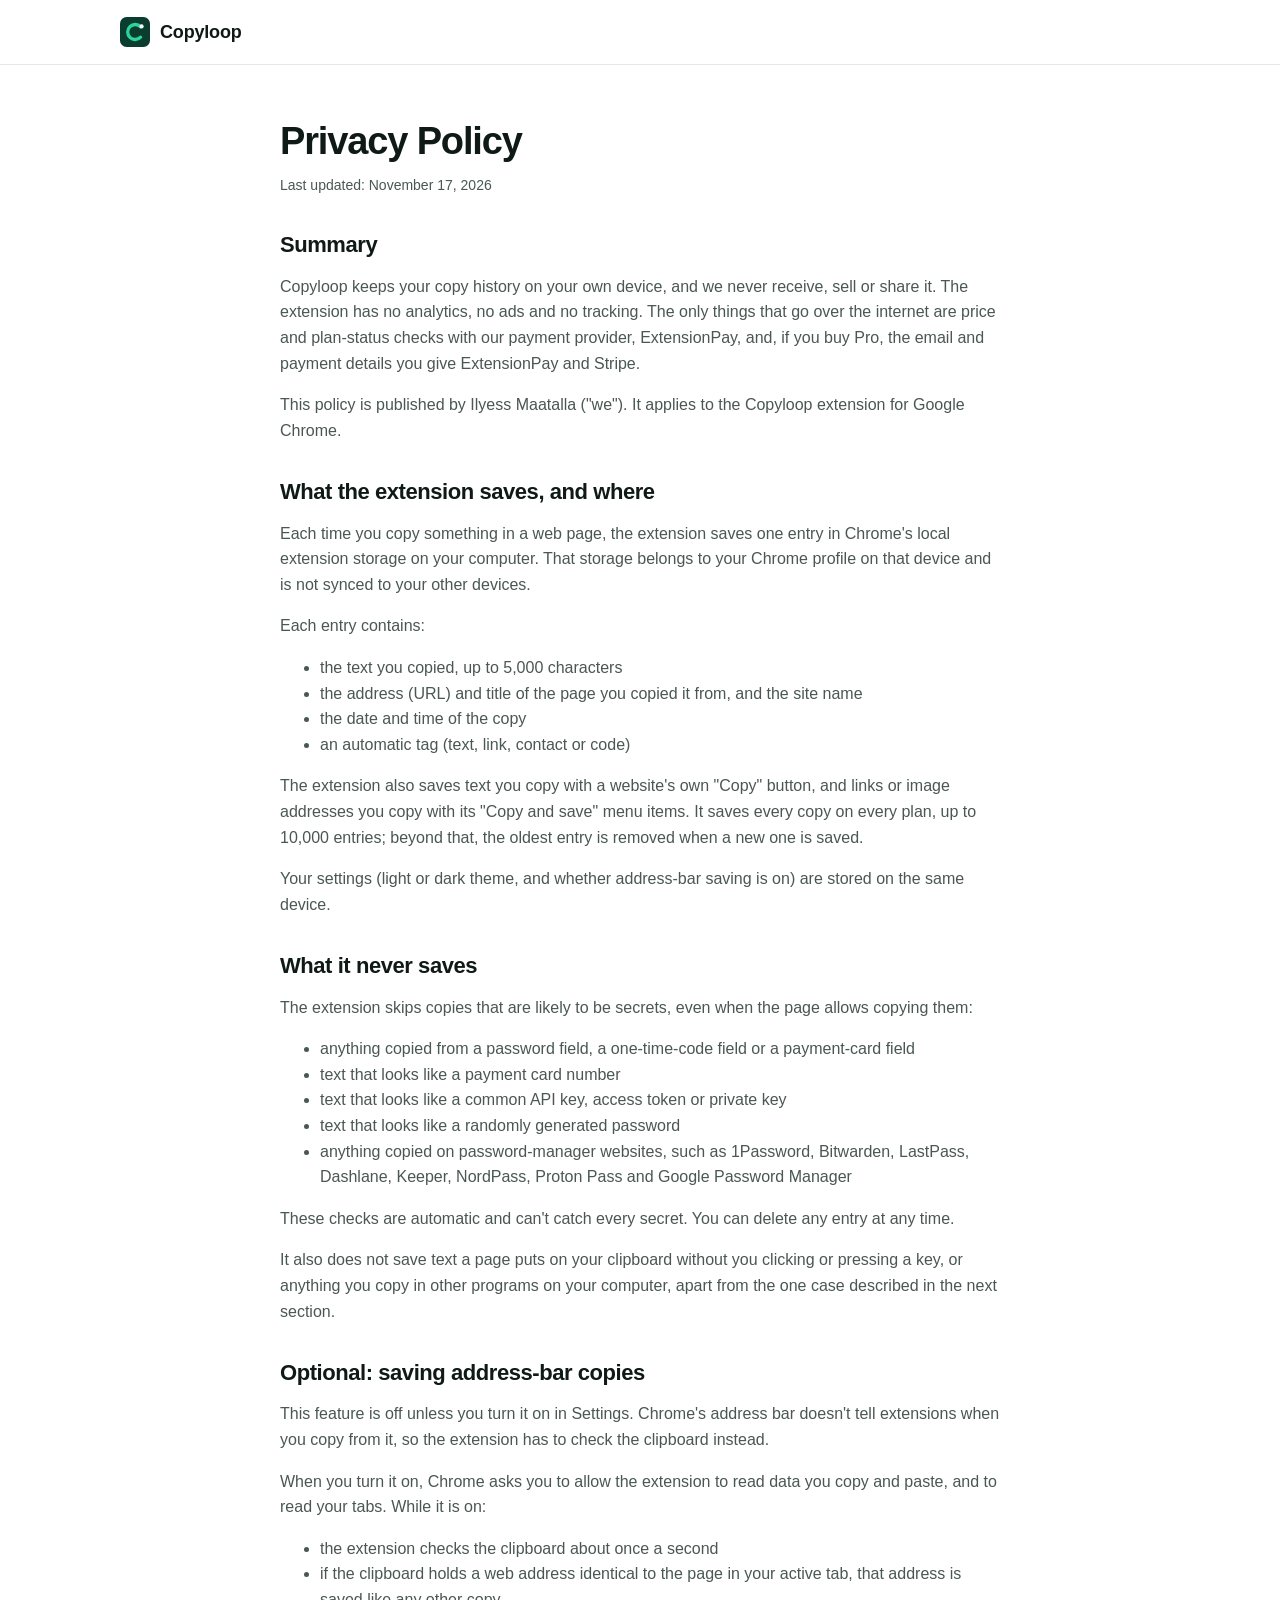
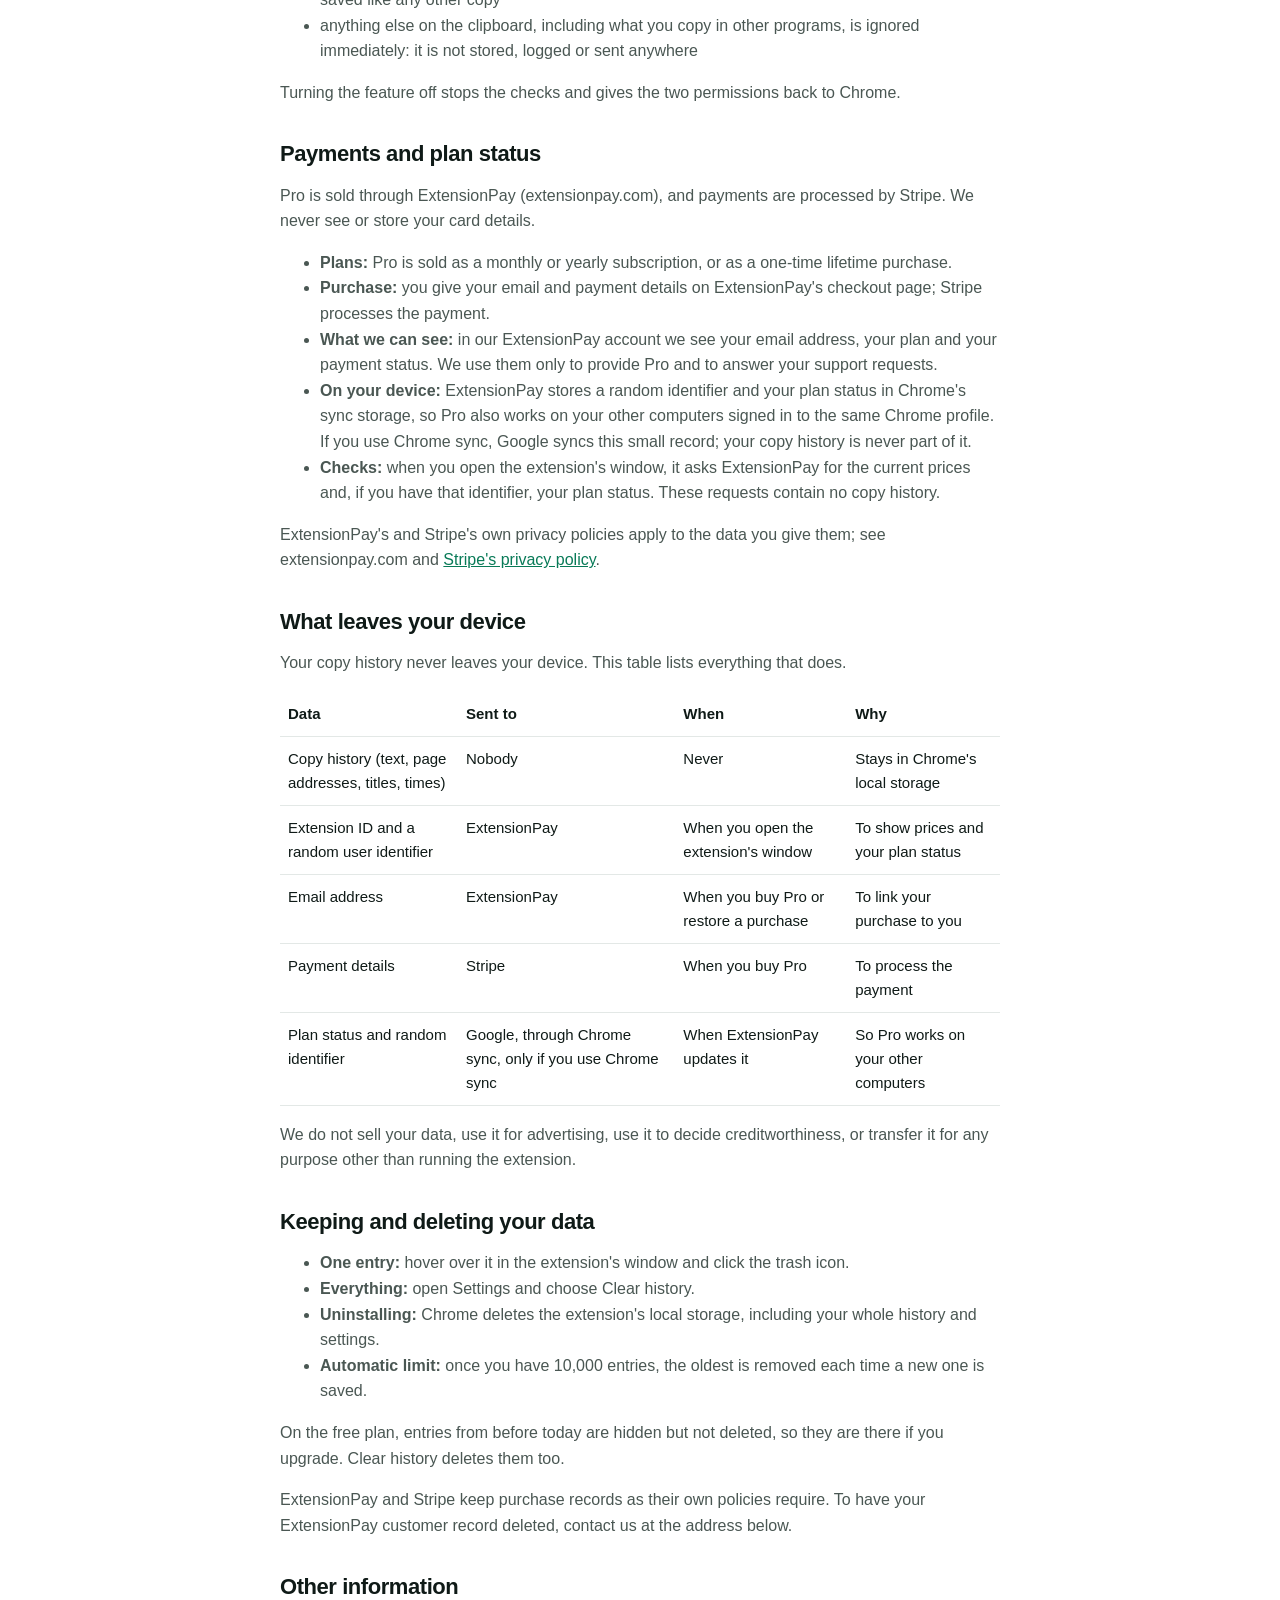
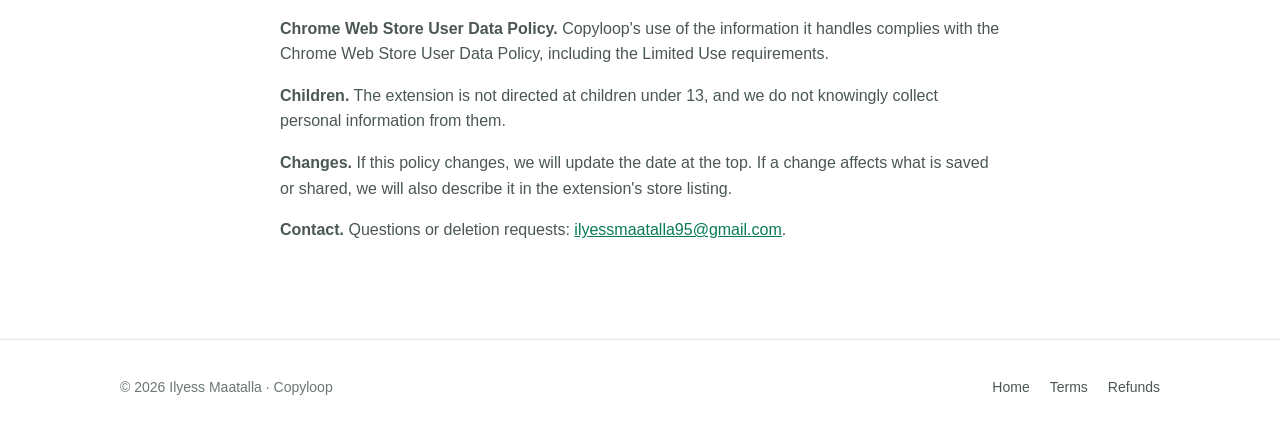
==== privacy.html @ e48e09fa "Add website" ====
<!DOCTYPE html>
<html lang="en">
<head>
<meta charset="UTF-8" />
<meta name="viewport" content="width=device-width, initial-scale=1" />
<title>Privacy Policy – Copyloop</title>
<meta name="description" content="How the Copyloop Chrome extension handles your data: your copy history stays on your device." />
<link rel="icon" href="assets/icon32.png" type="image/png" />
<link rel="stylesheet" href="styles.css" />
</head>
<body>

<header class="nav">
  <div class="wrap">
    <a class="brand" href="./">
      <svg viewBox="0 0 128 128" aria-hidden="true"><rect width="128" height="128" rx="28" fill="#0B3D2E"/><path d="M88 42a32 32 0 1 0 0 44" fill="none" stroke="#2BD49F" stroke-width="14" stroke-linecap="round"/><circle cx="92" cy="40" r="9" fill="#fff"/></svg>
      Copyloop
    </a>
  </div>
</header>

<main class="legal">
  <h1>Privacy Policy</h1>
  <p class="updated">Last updated: November 17, 2026</p>

  <h2>Summary</h2>
  <p>Copyloop keeps your copy history on your own device, and we never receive, sell or share it. The extension has no analytics, no ads and no tracking. The only things that go over the internet are price and plan-status checks with our payment provider, ExtensionPay, and, if you buy Pro, the email and payment details you give ExtensionPay and Stripe.</p>
  <p>This policy is published by <span data-owner>Your Name</span> ("we"). It applies to the Copyloop extension for Google Chrome.</p>

  <h2>What the extension saves, and where</h2>
  <p>Each time you copy something in a web page, the extension saves one entry in Chrome's local extension storage on your computer. That storage belongs to your Chrome profile on that device and is not synced to your other devices.</p>
  <p>Each entry contains:</p>
  <ul>
    <li>the text you copied, up to 5,000 characters</li>
    <li>the address (URL) and title of the page you copied it from, and the site name</li>
    <li>the date and time of the copy</li>
    <li>an automatic tag (text, link, contact or code)</li>
  </ul>
  <p>The extension also saves text you copy with a website's own "Copy" button, and links or image addresses you copy with its "Copy and save" menu items. It saves every copy on every plan, up to 10,000 entries; beyond that, the oldest entry is removed when a new one is saved.</p>
  <p>Your settings (light or dark theme, and whether address-bar saving is on) are stored on the same device.</p>

  <h2>What it never saves</h2>
  <p>The extension skips copies that are likely to be secrets, even when the page allows copying them:</p>
  <ul>
    <li>anything copied from a password field, a one-time-code field or a payment-card field</li>
    <li>text that looks like a payment card number</li>
    <li>text that looks like a common API key, access token or private key</li>
    <li>text that looks like a randomly generated password</li>
    <li>anything copied on password-manager websites, such as 1Password, Bitwarden, LastPass, Dashlane, Keeper, NordPass, Proton Pass and Google Password Manager</li>
  </ul>
  <p>These checks are automatic and can't catch every secret. You can delete any entry at any time.</p>
  <p>It also does not save text a page puts on your clipboard without you clicking or pressing a key, or anything you copy in other programs on your computer, apart from the one case described in the next section.</p>

  <h2>Optional: saving address-bar copies</h2>
  <p>This feature is off unless you turn it on in Settings. Chrome's address bar doesn't tell extensions when you copy from it, so the extension has to check the clipboard instead.</p>
  <p>When you turn it on, Chrome asks you to allow the extension to read data you copy and paste, and to read your tabs. While it is on:</p>
  <ul>
    <li>the extension checks the clipboard about once a second</li>
    <li>if the clipboard holds a web address identical to the page in your active tab, that address is saved like any other copy</li>
    <li>anything else on the clipboard, including what you copy in other programs, is ignored immediately: it is not stored, logged or sent anywhere</li>
  </ul>
  <p>Turning the feature off stops the checks and gives the two permissions back to Chrome.</p>

  <h2>Payments and plan status</h2>
  <p>Pro is sold through ExtensionPay (extensionpay.com), and payments are processed by Stripe. We never see or store your card details.</p>
  <ul>
    <li><strong>Plans:</strong> Pro is sold as a monthly or yearly subscription, or as a one-time lifetime purchase.</li>
    <li><strong>Purchase:</strong> you give your email and payment details on ExtensionPay's checkout page; Stripe processes the payment.</li>
    <li><strong>What we can see:</strong> in our ExtensionPay account we see your email address, your plan and your payment status. We use them only to provide Pro and to answer your support requests.</li>
    <li><strong>On your device:</strong> ExtensionPay stores a random identifier and your plan status in Chrome's sync storage, so Pro also works on your other computers signed in to the same Chrome profile. If you use Chrome sync, Google syncs this small record; your copy history is never part of it.</li>
    <li><strong>Checks:</strong> when you open the extension's window, it asks ExtensionPay for the current prices and, if you have that identifier, your plan status. These requests contain no copy history.</li>
  </ul>
  <p>ExtensionPay's and Stripe's own privacy policies apply to the data you give them; see extensionpay.com and <a href="https://stripe.com/privacy">Stripe's privacy policy</a>.</p>

  <h2>What leaves your device</h2>
  <p>Your copy history never leaves your device. This table lists everything that does.</p>
  <table>
    <thead><tr><th>Data</th><th>Sent to</th><th>When</th><th>Why</th></tr></thead>
    <tbody>
      <tr><td>Copy history (text, page addresses, titles, times)</td><td>Nobody</td><td>Never</td><td>Stays in Chrome's local storage</td></tr>
      <tr><td>Extension ID and a random user identifier</td><td>ExtensionPay</td><td>When you open the extension's window</td><td>To show prices and your plan status</td></tr>
      <tr><td>Email address</td><td>ExtensionPay</td><td>When you buy Pro or restore a purchase</td><td>To link your purchase to you</td></tr>
      <tr><td>Payment details</td><td>Stripe</td><td>When you buy Pro</td><td>To process the payment</td></tr>
      <tr><td>Plan status and random identifier</td><td>Google, through Chrome sync, only if you use Chrome sync</td><td>When ExtensionPay updates it</td><td>So Pro works on your other computers</td></tr>
    </tbody>
  </table>
  <p>We do not sell your data, use it for advertising, use it to decide creditworthiness, or transfer it for any purpose other than running the extension.</p>

  <h2>Keeping and deleting your data</h2>
  <ul>
    <li><strong>One entry:</strong> hover over it in the extension's window and click the trash icon.</li>
    <li><strong>Everything:</strong> open Settings and choose Clear history.</li>
    <li><strong>Uninstalling:</strong> Chrome deletes the extension's local storage, including your whole history and settings.</li>
    <li><strong>Automatic limit:</strong> once you have 10,000 entries, the oldest is removed each time a new one is saved.</li>
  </ul>
  <p>On the free plan, entries from before today are hidden but not deleted, so they are there if you upgrade. Clear history deletes them too.</p>
  <p>ExtensionPay and Stripe keep purchase records as their own policies require. To have your ExtensionPay customer record deleted, contact us at the address below.</p>

  <h2>Other information</h2>
  <p><strong>Chrome Web Store User Data Policy.</strong> Copyloop's use of the information it handles complies with the Chrome Web Store User Data Policy, including the Limited Use requirements.</p>
  <p><strong>Children.</strong> The extension is not directed at children under 13, and we do not knowingly collect personal information from them.</p>
  <p><strong>Changes.</strong> If this policy changes, we will update the date at the top. If a change affects what is saved or shared, we will also describe it in the extension's store listing.</p>
  <p><strong>Contact.</strong> Questions or deletion requests: <a data-email href="#">you@example.com</a>.</p>
</main>

<footer>
  <div class="wrap">
    <span>© <span data-year>2026</span> <span data-owner>Your Name</span> · Copyloop</span>
    <nav aria-label="Footer">
      <a href="./">Home</a>
      <a href="terms.html">Terms</a>
      <a href="terms.html#refunds">Refunds</a>
    </nav>
  </div>
</footer>

<script src="site.js"></script>
</body>
</html>
---- styles.css ----
:root {
  --ink: #0f1a17;
  --ink-2: #4a5753;
  --ink-3: #6b7773;
  --line: #e3e8e6;
  --soft: #f4f7f6;
  --brand: #0b3d2e;
  --accent: #2bd49f;
  --accent-ink: #087a57;
  --white: #ffffff;
  --radius: 14px;
  --max: 1080px;
}

* { box-sizing: border-box; }
html { scroll-behavior: smooth; }
body {
  margin: 0;
  background: var(--white);
  color: var(--ink);
  font: 16px/1.6 -apple-system, BlinkMacSystemFont, "Segoe UI", Inter, Roboto, sans-serif;
  -webkit-font-smoothing: antialiased;
}
a { color: var(--accent-ink); }
img { max-width: 100%; display: block; }
.wrap { max-width: var(--max); margin: 0 auto; padding: 0 20px; }

/* Header */
.nav { position: sticky; top: 0; z-index: 10; background: rgba(255,255,255,0.9); backdrop-filter: blur(8px); border-bottom: 1px solid var(--line); }
.nav .wrap { display: flex; align-items: center; gap: 24px; height: 64px; }
.brand { display: flex; align-items: center; gap: 10px; font-weight: 700; font-size: 18px; color: var(--ink); text-decoration: none; letter-spacing: -0.01em; }
.brand svg { width: 30px; height: 30px; }
.nav-links { display: flex; gap: 22px; margin-left: auto; }
.nav-links a { color: var(--ink-2); text-decoration: none; font-size: 15px; }
.nav-links a:hover { color: var(--ink); }

/* Buttons */
.btn { display: inline-flex; align-items: center; justify-content: center; gap: 8px; height: 46px; padding: 0 22px; border-radius: 999px; font-weight: 600; font-size: 15px; text-decoration: none; border: 1px solid var(--line); color: var(--ink); background: var(--white); }
.btn:hover { border-color: var(--ink-3); }
.btn.primary { background: var(--brand); border-color: var(--brand); color: var(--white); }
.btn.primary:hover { background: #0e4a38; }
.btn.small { height: 38px; padding: 0 16px; font-size: 14px; }

/* Hero */
.hero { padding: 72px 0 56px; }
.hero .wrap { display: grid; grid-template-columns: 1.1fr 0.9fr; gap: 56px; align-items: center; }
.eyebrow { display: inline-block; padding: 4px 12px; border-radius: 999px; background: #e3f8f0; color: var(--accent-ink); font-size: 13px; font-weight: 600; margin-bottom: 18px; }
h1 { font-size: clamp(36px, 5vw, 54px); line-height: 1.08; letter-spacing: -0.03em; margin: 0 0 18px; }
h1 em { font-style: normal; color: var(--accent-ink); }
.lead { font-size: 19px; color: var(--ink-2); margin: 0 0 28px; max-width: 34em; }
.cta { display: flex; flex-wrap: wrap; gap: 12px; align-items: center; }
.note { font-size: 13px; color: var(--ink-3); margin-top: 14px; }
.shot { justify-self: center; border-radius: 18px; background: var(--brand); padding: 28px; }
.shot img { width: 340px; border-radius: 12px; box-shadow: 0 24px 60px rgba(0,0,0,0.35); }

/* Sections */
section { padding: 72px 0; }
section.alt { background: var(--soft); }
h2 { font-size: clamp(28px, 3.4vw, 36px); letter-spacing: -0.02em; line-height: 1.15; margin: 0 0 12px; }
.sub { color: var(--ink-2); font-size: 17px; margin: 0 0 40px; max-width: 40em; }

.grid { display: grid; grid-template-columns: repeat(3, 1fr); gap: 18px; }
.card { background: var(--white); border: 1px solid var(--line); border-radius: var(--radius); padding: 22px; }
.card h3 { margin: 12px 0 6px; font-size: 17px; }
.card p { margin: 0; color: var(--ink-2); font-size: 15px; }
.ico { width: 38px; height: 38px; border-radius: 10px; background: #e3f8f0; color: var(--accent-ink); display: flex; align-items: center; justify-content: center; }
.ico svg { width: 20px; height: 20px; }

.steps { counter-reset: s; display: grid; grid-template-columns: repeat(3, 1fr); gap: 18px; padding: 0; margin: 0; list-style: none; }
.steps li { counter-increment: s; padding: 22px; border-radius: var(--radius); border: 1px solid var(--line); background: var(--white); }
.steps li::before { content: counter(s); display: inline-flex; width: 30px; height: 30px; border-radius: 50%; background: var(--brand); color: var(--white); font-weight: 700; align-items: center; justify-content: center; margin-bottom: 10px; }
.steps strong { display: block; margin-bottom: 4px; }
.steps span { color: var(--ink-2); font-size: 15px; }

.privacy-band { display: grid; grid-template-columns: 1fr 1fr; gap: 40px; align-items: center; }
.checks { list-style: none; margin: 0; padding: 0; display: grid; gap: 12px; }
.checks li { display: flex; gap: 12px; align-items: flex-start; }
.checks li::before { content: ""; flex: 0 0 22px; height: 22px; margin-top: 2px; border-radius: 50%; background: var(--accent) url("data:image/svg+xml,%3Csvg xmlns='http://www.w3.org/2000/svg' viewBox='0 0 24 24' fill='none' stroke='%230b3d2e' stroke-width='3' stroke-linecap='round' stroke-linejoin='round'%3E%3Cpath d='M20 6 9 17l-5-5'/%3E%3C/svg%3E") center / 13px no-repeat; }

/* Pricing */
.plans { display: grid; grid-template-columns: repeat(4, 1fr); gap: 16px; align-items: stretch; }
.plan { position: relative; display: flex; flex-direction: column; border: 1px solid var(--line); border-radius: var(--radius); padding: 24px; background: var(--white); }
.plan.best { border: 2px solid var(--accent); }
.badge { position: absolute; top: -12px; left: 24px; background: var(--accent); color: var(--brand); font-size: 12px; font-weight: 700; padding: 3px 10px; border-radius: 999px; }
.plan h3 { margin: 0 0 4px; font-size: 16px; }
.price { font-size: 34px; font-weight: 800; letter-spacing: -0.02em; margin: 6px 0 2px; }
.price small { font-size: 15px; font-weight: 500; color: var(--ink-3); }
.per { font-size: 14px; color: var(--ink-3); min-height: 22px; }
.plan ul { margin: 18px 0 0; padding: 0 0 0 18px; color: var(--ink-2); font-size: 15px; }
.plan ul li { margin-bottom: 6px; }
.fine { font-size: 14px; color: var(--ink-3); margin-top: 22px; }

/* FAQ */
.faq details { max-width: 760px; }
details { border-bottom: 1px solid var(--line); padding: 18px 0; }
summary { cursor: pointer; font-weight: 600; font-size: 17px; list-style: none; display: flex; justify-content: space-between; gap: 16px; }
summary::-webkit-details-marker { display: none; }
summary::after { content: "+"; color: var(--ink-3); font-weight: 400; font-size: 22px; line-height: 1; }
details[open] summary::after { content: "–"; }
details p { color: var(--ink-2); margin: 10px 0 0; }

/* Footer */
footer { border-top: 1px solid var(--line); padding: 36px 0; color: var(--ink-3); font-size: 14px; }
footer .wrap { display: flex; flex-wrap: wrap; gap: 16px 28px; align-items: center; }
footer nav { display: flex; gap: 20px; margin-left: auto; }
footer a { color: var(--ink-2); text-decoration: none; }
footer a:hover { color: var(--ink); }

/* Legal pages */
.legal { max-width: 760px; padding: 56px 20px 80px; margin: 0 auto; }
.legal h1 { font-size: 38px; }
.legal h2 { font-size: 22px; margin: 36px 0 10px; }
.legal p, .legal li { color: var(--ink-2); }
.legal table { width: 100%; border-collapse: collapse; font-size: 15px; margin: 12px 0; }
.legal th, .legal td { text-align: left; border-bottom: 1px solid var(--line); padding: 10px 8px; vertical-align: top; }
.legal th { color: var(--ink); font-weight: 600; }
.updated { color: var(--ink-3); font-size: 14px; margin-top: -6px; }

@media (max-width: 900px) {
  .hero .wrap, .privacy-band { grid-template-columns: 1fr; }
  .grid, .steps { grid-template-columns: 1fr 1fr; }
  .plans { grid-template-columns: 1fr 1fr; }
  .nav-links { display: none; }
}
@media (max-width: 600px) {
  .grid, .steps, .plans { grid-template-columns: 1fr; }
  .hero { padding-top: 48px; }
  .shot { padding: 18px; }
  .shot img { width: 100%; }
  footer nav { margin-left: 0; }
}
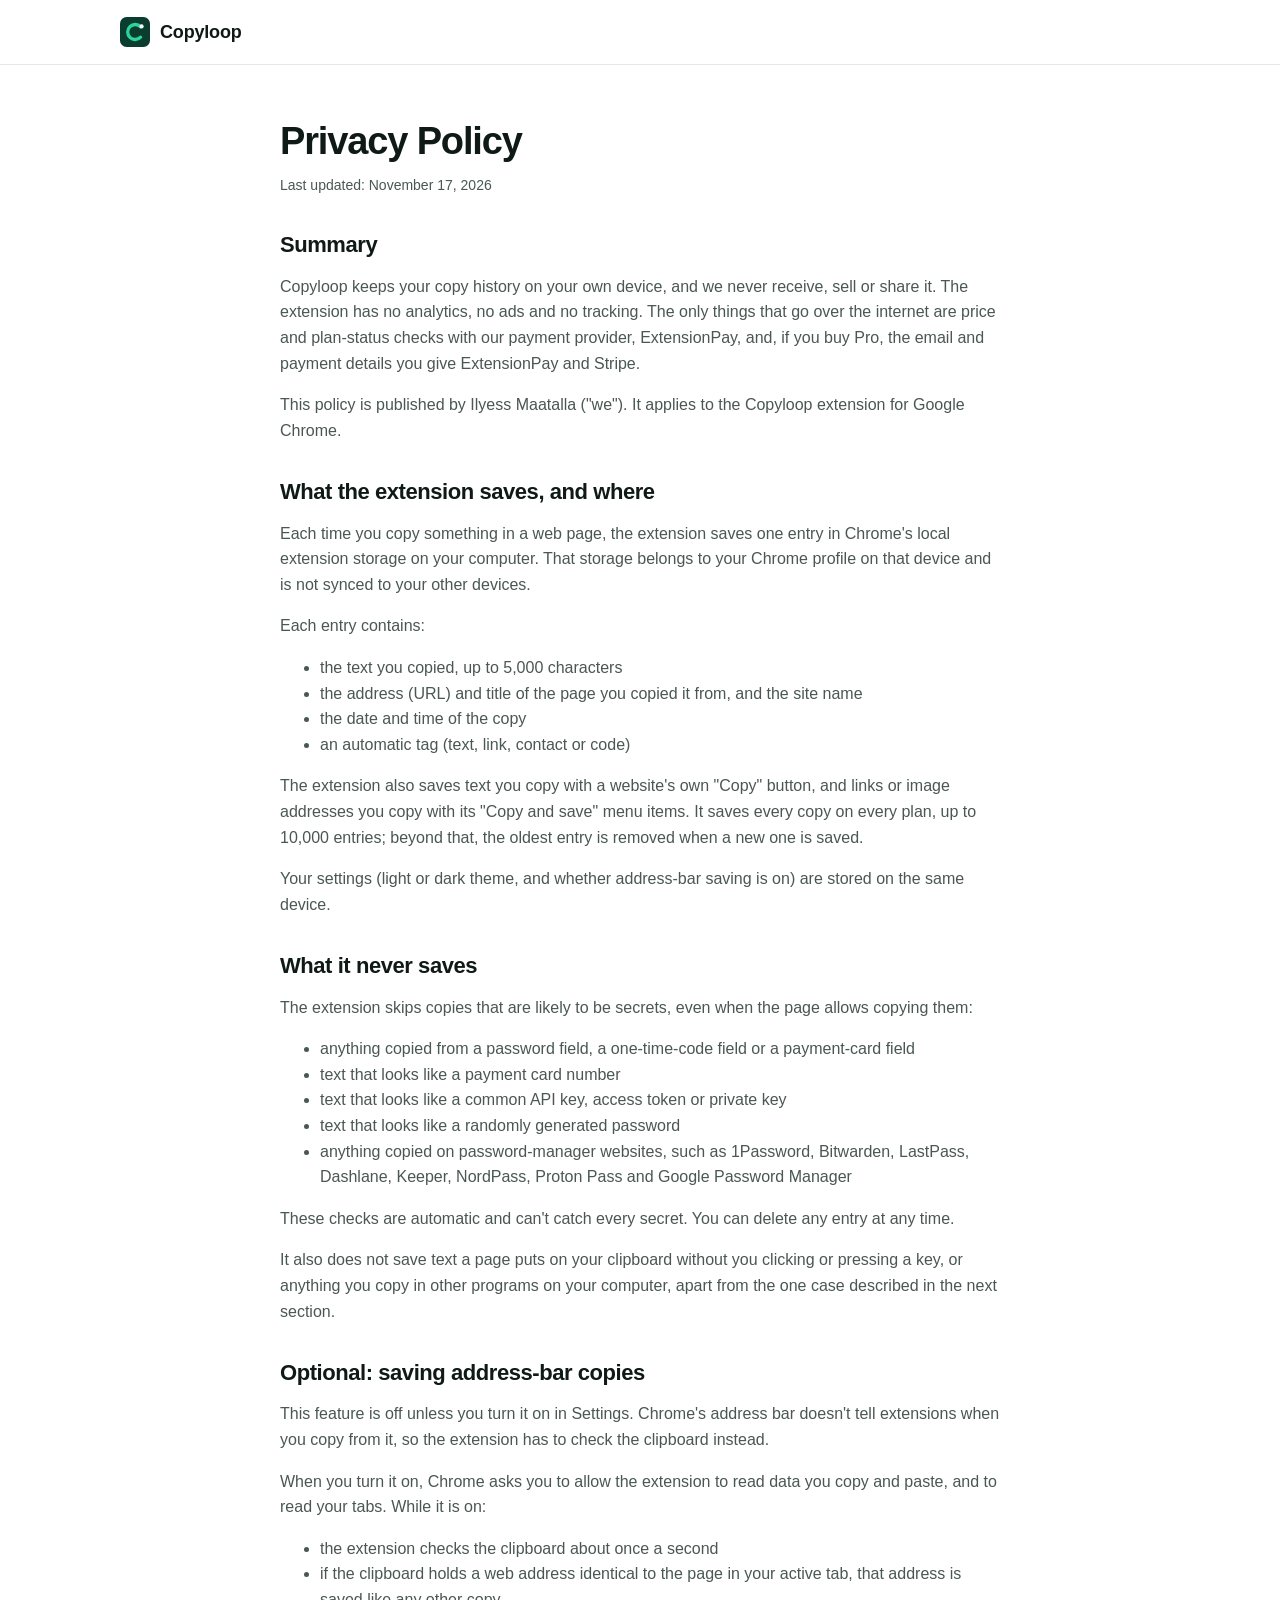
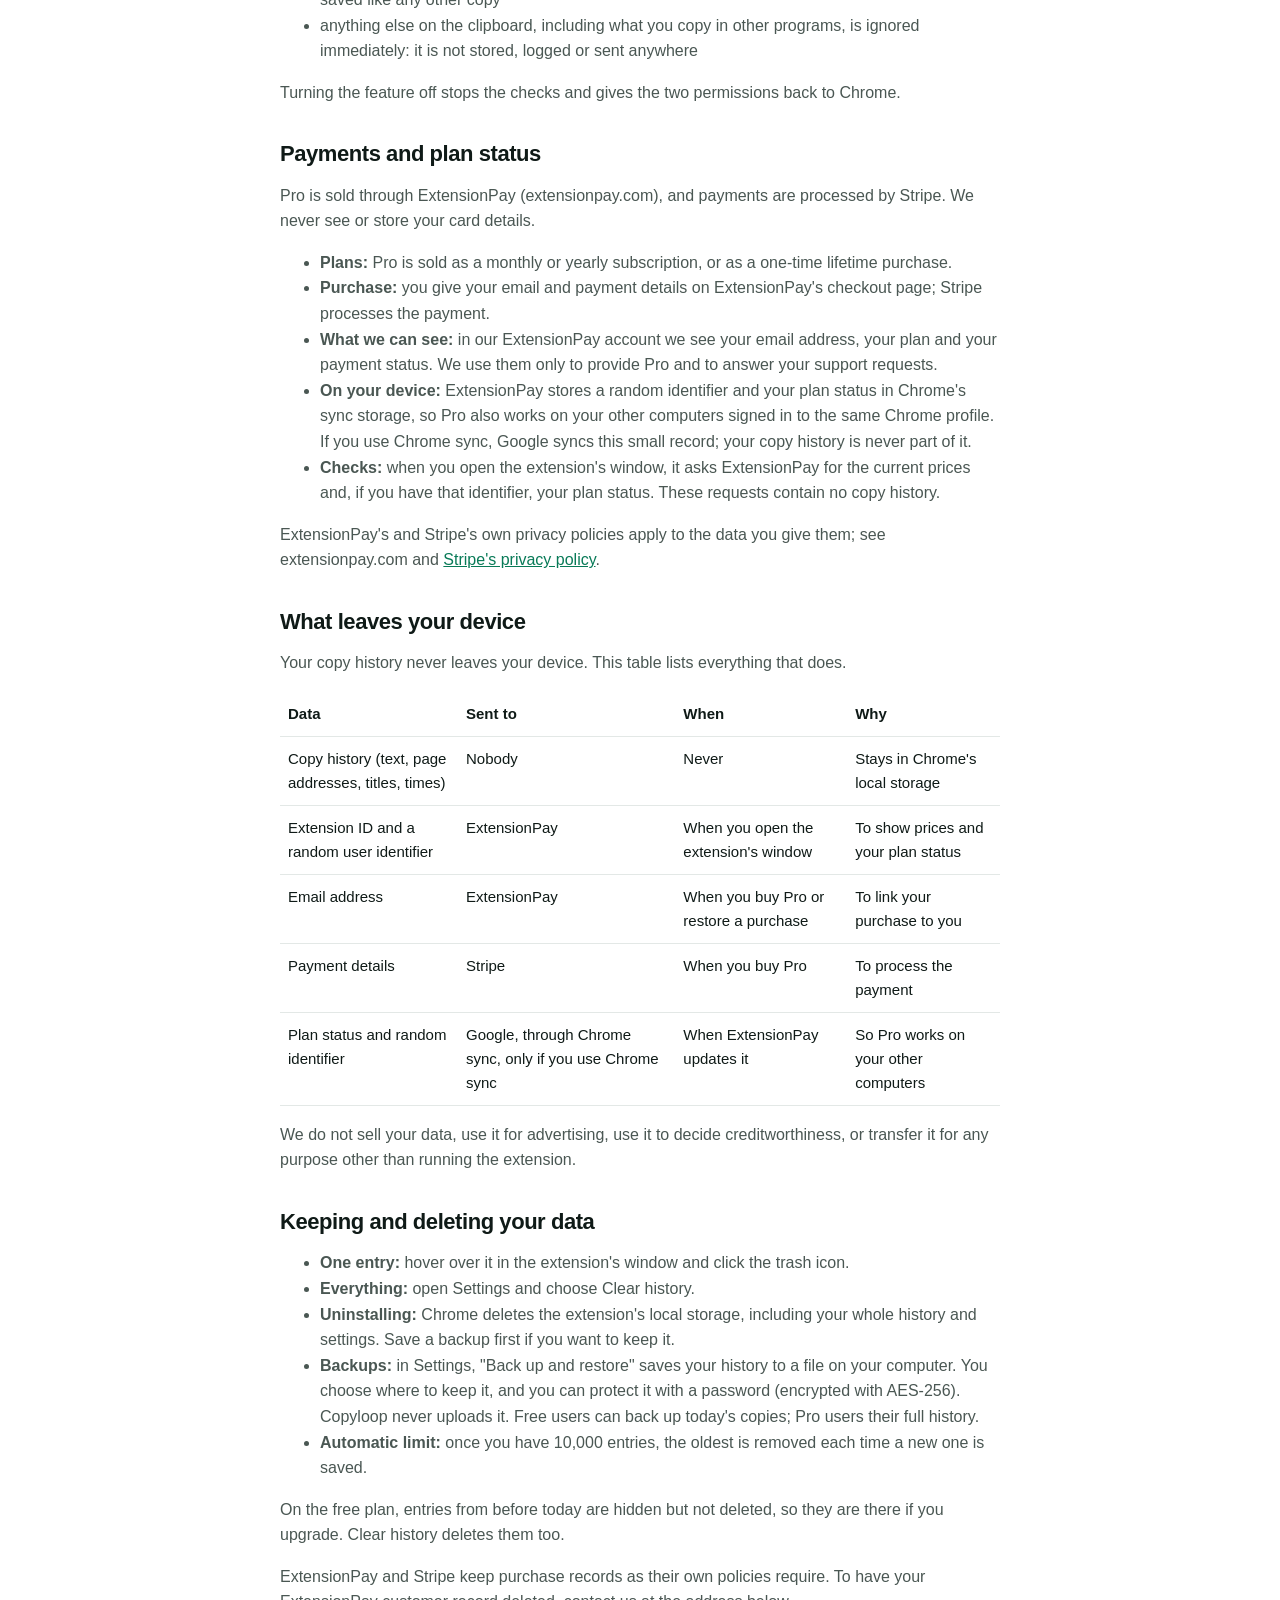
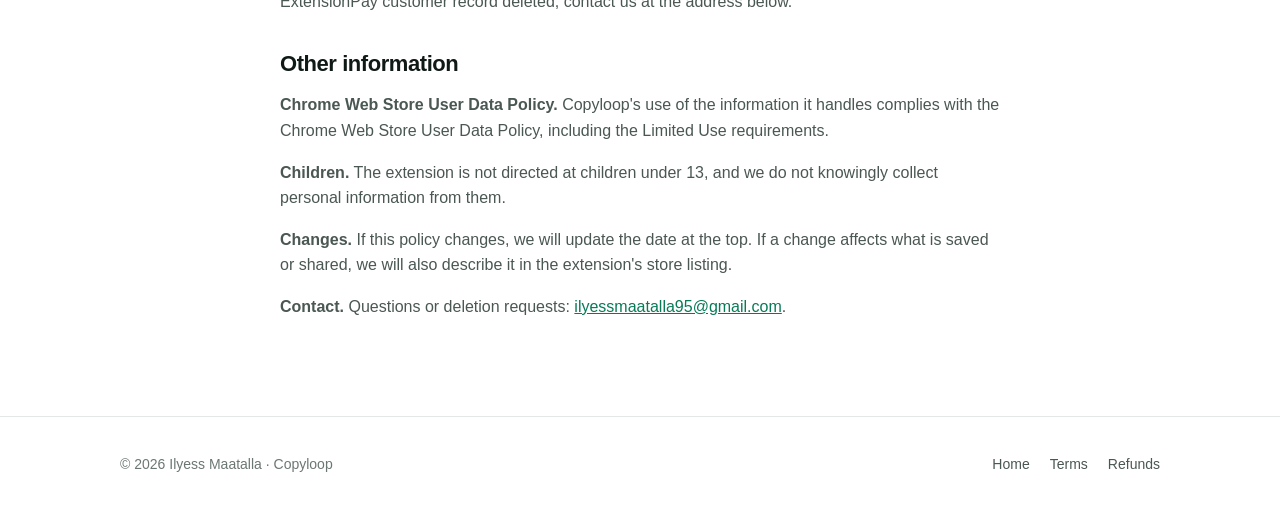
==== commit 1d08fc6a: "Add backup info to privacy policy and FAQ Co-Authored-By: Claude Opus 5.5 <noreply@anthropic.com>" ====
--- a/privacy.html
+++ b/privacy.html
@@ -90,7 +90,8 @@
   <ul>
     <li><strong>One entry:</strong> hover over it in the extension's window and click the trash icon.</li>
     <li><strong>Everything:</strong> open Settings and choose Clear history.</li>
-    <li><strong>Uninstalling:</strong> Chrome deletes the extension's local storage, including your whole history and settings.</li>
+    <li><strong>Uninstalling:</strong> Chrome deletes the extension's local storage, including your whole history and settings. Save a backup first if you want to keep it.</li>
+    <li><strong>Backups:</strong> in Settings, "Back up and restore" saves your history to a file on your computer. You choose where to keep it, and you can protect it with a password (encrypted with AES-256). Copyloop never uploads it. Free users can back up today's copies; Pro users their full history.</li>
     <li><strong>Automatic limit:</strong> once you have 10,000 entries, the oldest is removed each time a new one is saved.</li>
   </ul>
   <p>On the free plan, entries from before today are hidden but not deleted, so they are there if you upgrade. Clear history deletes them too.</p>
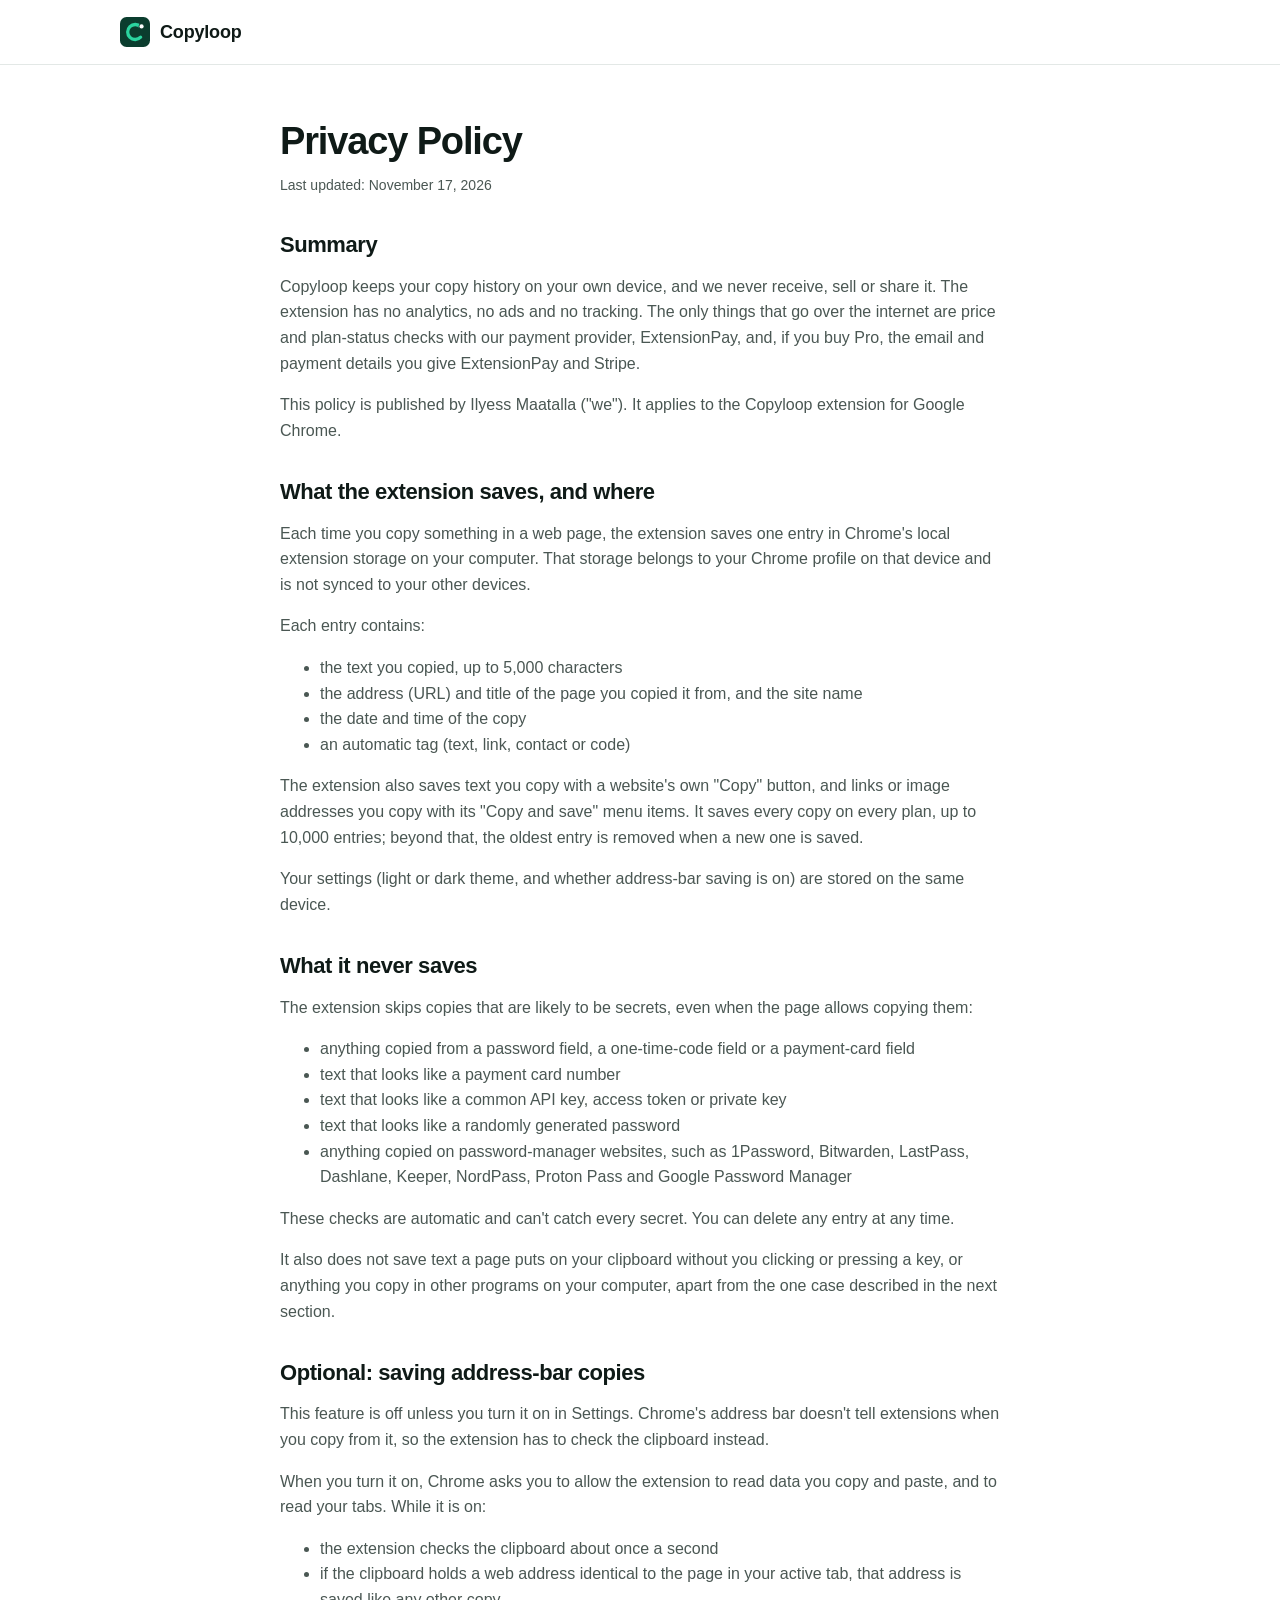
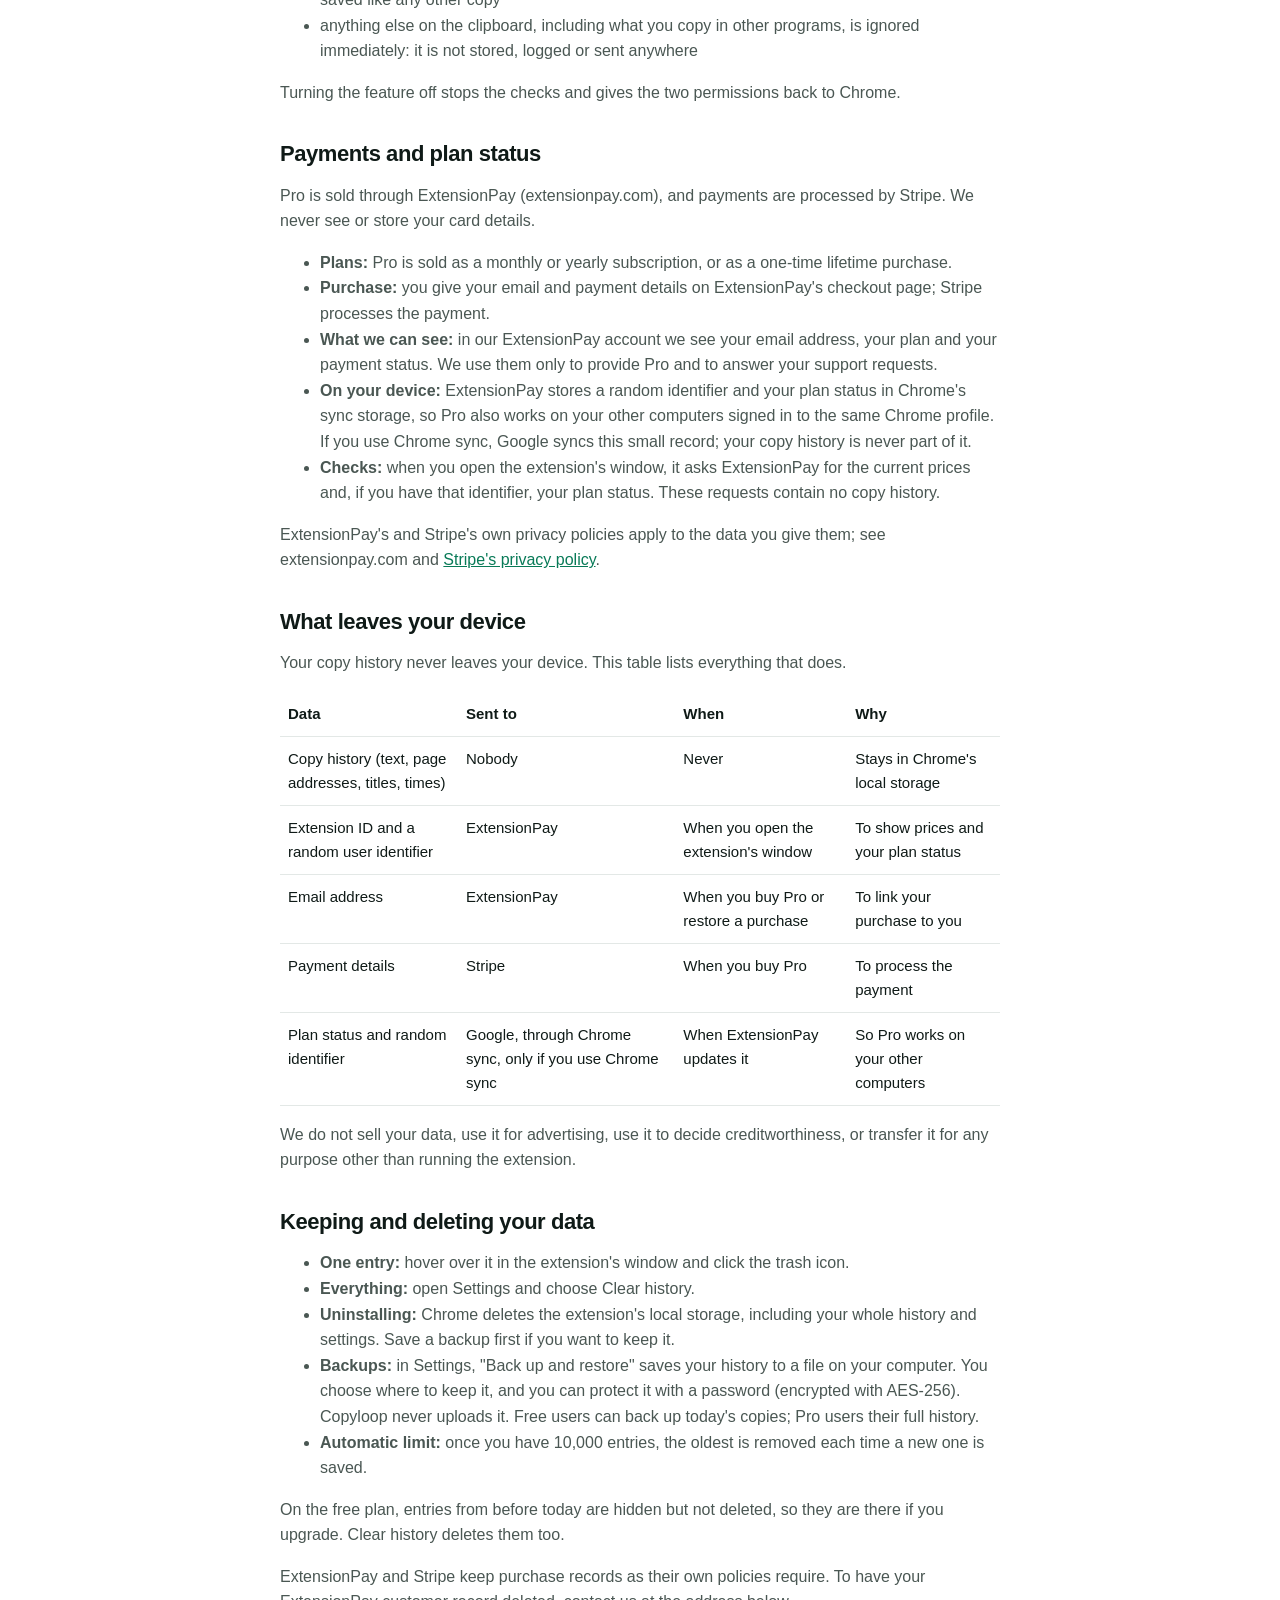
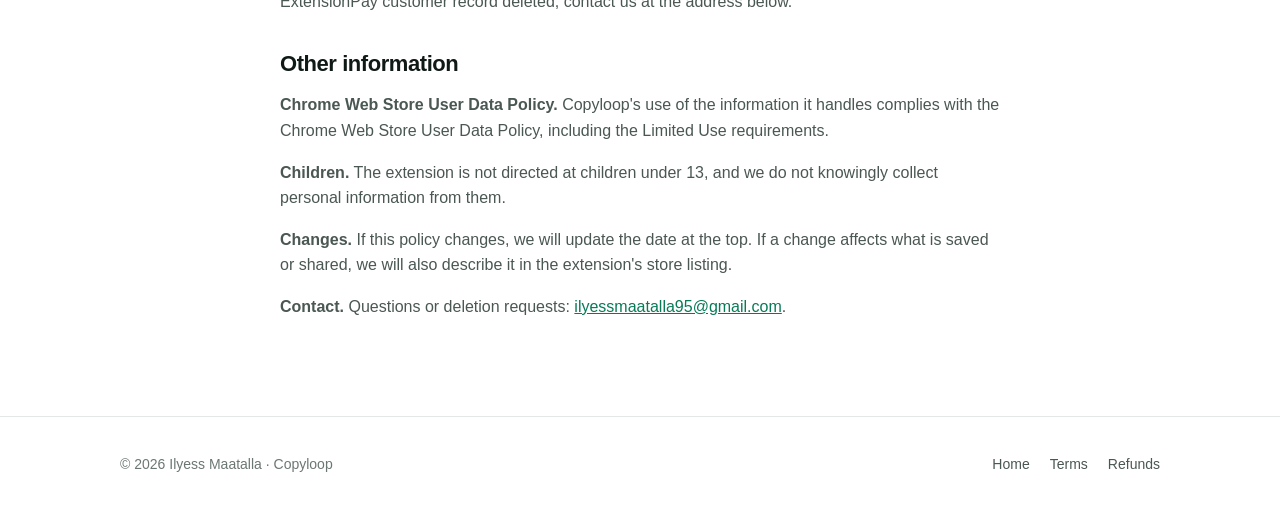
==== commit 883a7afd: "Update logo to the sharp new version Header logo gets a thin gap around the dot, a vector favicon is" ====
--- a/privacy.html
+++ b/privacy.html
@@ -5,6 +5,7 @@
 <meta name="viewport" content="width=device-width, initial-scale=1" />
 <title>Privacy Policy – Copyloop</title>
 <meta name="description" content="How the Copyloop Chrome extension handles your data: your copy history stays on your device." />
+<link rel="icon" type="image/svg+xml" href="assets/icon.svg">
 <link rel="icon" href="assets/icon32.png" type="image/png" />
 <link rel="stylesheet" href="styles.css" />
 </head>
@@ -13,7 +14,7 @@
 <header class="nav">
   <div class="wrap">
     <a class="brand" href="./">
-      <svg viewBox="0 0 128 128" aria-hidden="true"><rect width="128" height="128" rx="28" fill="#0B3D2E"/><path d="M88 42a32 32 0 1 0 0 44" fill="none" stroke="#2BD49F" stroke-width="14" stroke-linecap="round"/><circle cx="92" cy="40" r="9" fill="#fff"/></svg>
+      <svg viewBox="0 0 128 128" aria-hidden="true"><rect width="128" height="128" rx="28" fill="#0B3D2E"/><defs><mask id="loopgap" maskUnits="userSpaceOnUse" x="0" y="0" width="128" height="128"><rect width="128" height="128" fill="#fff"/><circle cx="92" cy="40" r="12.5" fill="#000"/></mask></defs><path d="M88 42a32 32 0 1 0 0 44" fill="none" stroke="#2BD49F" stroke-width="14" stroke-linecap="round" mask="url(#loopgap)"/><circle cx="92" cy="40" r="9" fill="#fff"/></svg>
       Copyloop
     </a>
   </div>
